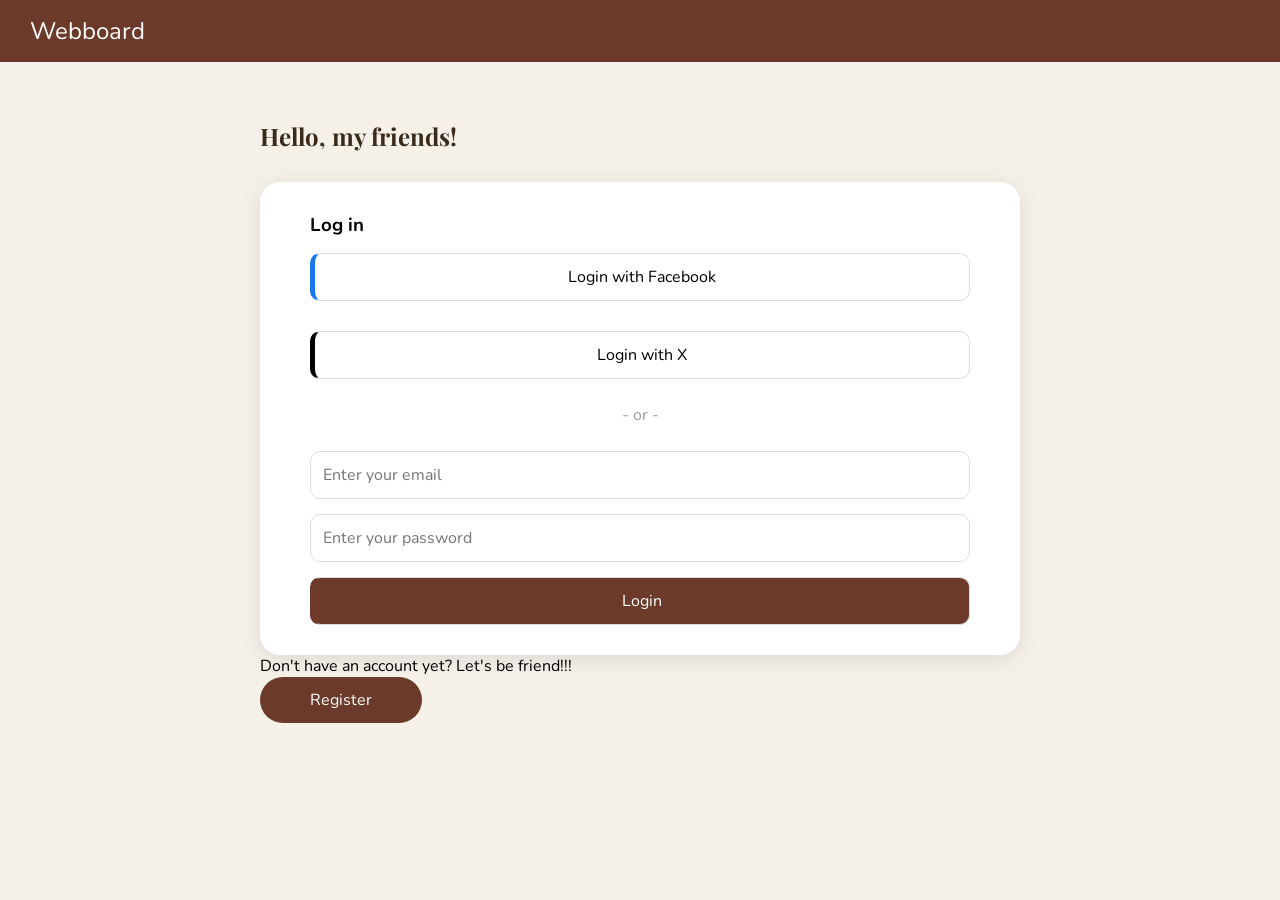
==== login.html @ 1385d14d "fix googlr button" ====
<!DOCTYPE html>
<html>
    <head>
        <title>Login - Webboard</title>
        <link href="https://fonts.googleapis.com/css2?family=Playfair+Display:wght@400;700&family=Nunito:wght@400;600&display=swap" rel="stylesheet">
        <link rel="stylesheet" href="style.css">
        <meta charset="UTF-8">
        <title>Login</title>
        <script src="https://accounts.google.com/gsi/client" async defer></script>
    </head>
    <script>
    function loginWithFacebook(){
        FB.login(function(response){
            if(response.authResponse){
               FB.api('/me', {fields: 'name'}, function(userInfo){
                    alert('Welcome ' + userInfo.name + '!');
                    localStorage.setItem('user', JSON.stringify(userInfo));
                    localStorage.setItem('userName', userInfo.name);
                    localStorage.setItem('loggedIn', '1');
                    window.location.href = 'index.html';

                    //Check if user has set username before
                    const hasUsername =
                localStorage.getItem('customUsername');
                    if (hasUsername) {
                        window.location.href = 'index.html';
                    } else {
                        window.location.href = 'register-step2.html?method=facebook&name=' + userInfo.name; 
                    }
               })
            } else {
               alert('Login cancelled.');
            }
        }, {scope: 'public_profile'});
    }
    </script>
    <script>
    function loginWithGoogle(){
        google.accounts.id.disableAutoSelect();
        google.accounts.id.initialize({
            client_id: '492222516321-5mlcb3bjf5kd75iqt6cep3g4e9fpdbsq.apps.googleusercontent.com',
            callback: handleGoogleResponse,
            auto_select: false
        });

        google.accounts.id.renderButton(
            document.getElementById('google-login-btn'),
            { theme: 'outline', size: 'large' }
        );
    }

    function handleGoogleResponse(response){
        console.log('Google response received!', response);
        // Decode the JWT token to get user info
        const payload = JSON.parse(atob(response.credential.split('.')[1]));
        const userName = payload.name;
        const userAvatar = payload.picture;

        // Save to localStorage (same pattern as Facebook login)
        localStorage.setItem('loggedIn', 'true');
        localStorage.setItem('userName', userName);
        localStorage.setItem('userAvatar', userAvatar);
        localStorage.setItem('loginMethod', 'google');     
        
        window.location.href = 'index.html';
    };

    </script>
    <body>
        <header>
            <a href="index.html" class="brand">Webboard</a>
        </header>

        <main class="login-page">
            <h2>Hello, my friends!</h2>

            <!-- use the existing .login-box style instead of duplicating the login-page class -->
            <div class="login-box">
                <h3>Log in</h3>
                <button class="social-btn facebook" onclick="loginWithFacebook()">Login with Facebook</button>
                <script async defer crossorigin="anonymous"
                    src="https://connect.facebook.net/en_US/sdk.js"></script>
                <script>
                window.fbAsyncInit=function() {
                    FB.init({
                        appId: '1669271767766961',
                        cookie: true,
                        xfbml: true,
                        version: 'v19.0'
                    });
                }
                </script>
                <div id="google-login-btn"></div>
                <button class="social-btn X" onclick="showLoginPopup('X')">Login with X</button>

                <div class="divider">- or -</div>
                
                <input type="email" id="loginEmail" placeholder="Enter your email" class="login-input">
                <input type="password" id="loginPassword" placeholder="Enter your password" class="login-input">
                <button class="social-btn email-btn" onclick="loginWithEmail()">Login</button>
            </div>

            <p>Don't have an account yet? Let's be friend!!!</p>
            <a href="register.html"><button class="register-btn">Register</button></a>
        </main>

        <!-- Modal popup for social login -->
        <div id="loginModal" class="modal" style="display:none;">
            <div class="modal-content">
                <span class="close" onclick="closeLoginPopup()">&times;</span>
                <h2 id="modalTitle">Login</h2>
                <p id="modalMsg">Redirecting to platform login...</p>
                <button class="register-btn" onclick="completeLogin()">Continue</button>
            </div>
        </div>

        <script>
            function showLoginPopup(platform){
                document.getElementById('modalTitle').textContent = 'Login with ' + platform;
                document.getElementById('modalMsg').textContent = 'You will be redirected to ' + platform + ' to log in. After authentication, you will return to Webboard.';
                document.getElementById('loginModal').style.display = 'flex';
                window.loginPlatform = platform;
            }

            function closeLoginPopup(){
                document.getElementById('loginModal').style.display = 'none';
            }

            function completeLogin(){
                // Mark logged-in state and notify parent (if embedded)
                try{ localStorage.setItem('loggedIn','1'); }catch(e){}
                if(window.parent && window.parent !== window){
                    window.parent.postMessage({type:'login-success'}, '*');
                }
                alert('Welcome back! You have successfully logged in with ' + window.loginPlatform);
                closeLoginPopup();
                location.href = 'index.html';
            }

            function loginWithEmail(){
                const email = document.getElementById('loginEmail').value.trim();
                const pwd = document.getElementById('loginPassword').value;
                if(!email || !pwd){ alert('Please enter both email and password'); return; }
                try{ localStorage.setItem('loggedIn','1'); }catch(e){}
                if(window.parent && window.parent !== window){
                    window.parent.postMessage({type:'login-success'}, '*');
                }
                alert('Welcome back! You have successfully logged in.');
                location.href = 'index.html';
            }
        </script>

        <script>
            window.addEventListener('load', loginWithGoogle);
        </script>
    </body>
</html>
---- style.css ----
*{
    margin: 0;
    padding: 0;
    box-sizing: border-box;
}

body{
    font-family: 'Nunito', sans-serif;
    background: #f5f0e8;
}

h1, h2 {
    font-family: 'Playfair Display', serif;
}

header{
    background: #6B3A2A;
    padding: 15px 30px;
    display: flex;
    align-items: center;
    justify-content: space-between;
    /* keep the header visible at all times */
    position: fixed;
    top: 0;
    left: 0;
    width: 100%;
    z-index: 1000;
}

header h1{
    color: #fff;
    font-size: 24px;
}
header .brand{
    color: #fff;
    font-size: 24px;
    text-decoration: none;
}

nav a{
    color: #fff;
    text-decoration: none;
    margin-left: 15px;
    font-family: 'Nunito', sans-serif;
}

button{
    cursor: pointer;
    font-family: 'Nunito', sans-serif;
}
main {
    max-width: 800px;
    /* remove huge top margin that was pushing content off screen */
    margin: 0 auto;
    /* add top padding so content isn’t hidden behind the fixed header */
    padding: 120px 20px 20px;
}

h2 {
    margin-bottom: 30px;
    color: #3a2a1a;
}

.login-form {
    display: flex;
    flex-direction: column;
    align-items: center;
    justify-content: center;
    min-height: 80vh;
    gap: 20px;
}
.login-box {
    background: #fff;
    padding: 30px 50px;
    border-radius: 20px;
    display: flex;
    flex-direction: column;
    gap: 15px;
    box-shadow: 0 4px 20px rgba(0, 0, 0, 0.1);
    min-width: 35%;
}

.social-btn {
    padding: 12px;
    border-radius: 10px;
    border: 1px solid #ddd;
    background: white;
    font-family: 'Nunito', sans-serif;
    font-size: 16px;
    cursor: pointer;
    width: 100%;
}

.facebook { border-left: 5px solid #1877F2;}
.google { border-left: 5px solid #EA4335;}
.X { border-left: 5px solid black;}

.login-input {
    padding: 12px;
    border-radius: 10px;
    border: 1px solid #ddd;
    font-family: 'Nunito', sans-serif;
    font-size: 16px;
    width: 100%;
}

.email-btn {
    border-left: 5px solid #6B3A2A;
    background-color: #6B3A2A;
    color: white;
}

.divider {
    text-align: center;
    color: #999;
    margin: 10px 0;
}

.register-btn {
    background-color: #6B3A2A;
    color: #fff;
    border: none;
    padding: 12px 50px;
    border-radius: 25px;
    font-family: 'Nunito', sans-serif;
    font-size: 16px;
    cursor: pointer;
}

/* Modal popup styles */
.modal {
    display: none;
    position: fixed;
    z-index: 2000;
    left: 0;
    top: 0;
    width: 100%;
    height: 100%;
    background-color: rgba(0, 0, 0, 0.4);
    align-items: center;
    justify-content: center;
}

.modal-content {
    background-color: #fff;
    padding: 30px 40px;
    border-radius: 15px;
    box-shadow: 0 4px 20px rgba(0, 0, 0, 0.2);
    max-width: 400px;
    text-align: center;
    position: relative;
}

.modal-content h2 {
    color: #3a2a1a;
    margin-bottom: 15px;
}

.modal-content p {
    color: #666;
    margin-bottom: 20px;
    font-size: 14px;
}

.close {
    position: absolute;
    right: 15px;
    top: 10px;
    font-size: 28px;
    font-weight: bold;
    color: #999;
    cursor: pointer;
}

.close:hover {
    color: #333;
}
.post-create {
    max-width: 900px;
    margin: 30px auto;
    padding: 0 20px;
}

.post-create h3 {
    color: #3a2a1a;
    margin-bottom: 15px;
}

.post-input-row {
    display: flex;
    gap: 10px;
    align-items: center;
}

.post-input-wrapper {
    position: relative;
    flex: 1;
    display: flex;
    align-items: center;
}

/* material symbol default styling */
.material-symbols-outlined {
  font-variation-settings:
  'FILL' 0,
  'wght' 400,
  'GRAD' 0,
  'opsz' 24;
}

.post-input {
    width: 100%;
    padding: 15px 56px 15px 20px; /* room for inside attach button */
    border-radius: 25px;
    border: 2px solid #6B3A2A;
    font-family: 'Nunito', sans-serif;
    font-size: 16px;
    outline: none;
}

.material-symbols-outlined {
  font-variation-settings:
  'FILL' 0,
  'wght' 400,
  'GRAD' 0,
  'opsz' 24
}

/* attach icon inside input */
.attach-btn{
        position:absolute;
        right:8px;
        top:50%;
        transform:translateY(-50%);
        width:38px;
        height:38px;
        border-radius:50%;
        border:none;
        background:transparent;
        display:inline-flex;
        align-items:center;
        justify-content:center;
        color:#6B3A2A;
        cursor:pointer;
}
.attach-btn .material-symbols-outlined{ font-size:20px }

.category-select {
    padding: 12px 15px;
    border-radius: 10px;
    border: 2px solid #6B3A2A;
    font-family: 'Nunito', sans-serif;
    font-size: 14px;
    background: white;
    color: #6B3A2A;
    cursor: pointer;
}

.file-list span{ display:inline-block }

.submit-btn {
    padding: 15px 25px;
    background: none;
    border: 2px solid #6B3A2A;
    border-radius: 10px;
    color: #6B3A2A;
    font-family: 'Nunito', sans-serif;
    font-size: 16px;
    cursor: pointer;
    white-space: nowrap;
}

/* Prominent Post button style */
.post-btn{
    display:inline-flex;
    align-items:center;
    gap:8px;
    padding:14px 22px;
    background:#5A2E28; /* dark red-brown */
    color:#fff;
    border: none;
    border-radius:12px;
    font-size:18px;
    font-weight:700;
    box-shadow: 0 6px 18px rgba(90,46,40,0.25);
}
.post-btn .material-symbols-outlined{
    font-variation-settings: 'wght' 600;
    transform: translateY(1px);
    font-size:20px;
}
.post-btn:hover{ filter:brightness(0.95); }

/* auth button in header: same color/shape as .post-btn but keep compact size */
#authBtn{
    background:#5A2E28; /* same dark red-brown */
    color:#fff;
    border:none;
    border-radius:12px;
    font-weight:700;
    box-shadow: 0 4px 10px rgba(90,46,40,0.18);
    padding:8px 12px; /* small size to keep fitting in header */
    font-size:14px;
    display:inline-flex;
    align-items:center;
    gap:6px;
}
#authBtn:hover{ filter:brightness(0.95); }

.trending-box {
    max-width: 900px;
    margin: 20px auto;
    padding: 25px 30px;
    background: #fff;
    border-radius: 15px;
    box-shadow: 0 4px 20px rgba(0, 0, 0, 0.1);
}
.trending-box h3 {
    color: #6B3A2A;
    margin-bottom: 20px;
}

.trending-List {
    List-style: none;
    padding: 0;
    counter-reset: trending;
}

.trending-List li {
   counter-increment: trending;
   display: flex;
   flex-direction: column;
   padding: 12px 0;
    border-bottom: 1px solid #f0e8e0;
}

.trending-List li:before {
    content: counter(trending);
    font-size: 24px;
    font-weight: bold;
    color: #ddd;
    font-family: 'Playfair Display', serif;
}

.trend-title {
    font-weight: 600;
    color: #3a2a1a;
    margin: 5px 0;
}

.trend-meta {
    font-size: 12px;
    color: #999;
}   

.category-header {
    max-width: 900px;
    margin: 30px auto 10px;
    padding: 0 20px;
}

.category-header h2 {
    font-size: 28px;
    color: #6B3A2A;
}

.category-header p {
    color: #999;
    font-size: 14px;
}

.posts-list {
    max-width: 900px;
    margin: 20px auto;
    padding: 0 20px;
    display: flex;
    flex-direction: column;
    gap: 15px;
}

.reddit-post {
    background: #fff;
    padding: 20px;
    border-radius: 15px;
    box-shadow: 0 2px 10px rgba(0, 0, 0, 0.8);
}

.reddit-post-header {
    display: flex;
    align-items: center;
    gap: 10px;
    margin-bottom: 10px;
}

.reddit-post-text {
    font-size: 16px;
    color: #3a2a1a;
    margin-bottom: 15px;
    line-height: 1.6;
}

.reddit-post-actions {
    display: flex;
    gap: 10px;
}

.reddit-post-actions button {
    padding: 6px 12px;
    border-radius: 20px;
    border: 1px solid #ddd;
    background: none;
    font-size: 13px;
    cursor: pointer;
    color: #666;
}

.reddit-post-actions button:hover {
    background: #f5f0e8;
}

nav a.active {
    font-weight: bold;
    border-bottom: 2px solid #fff;
}
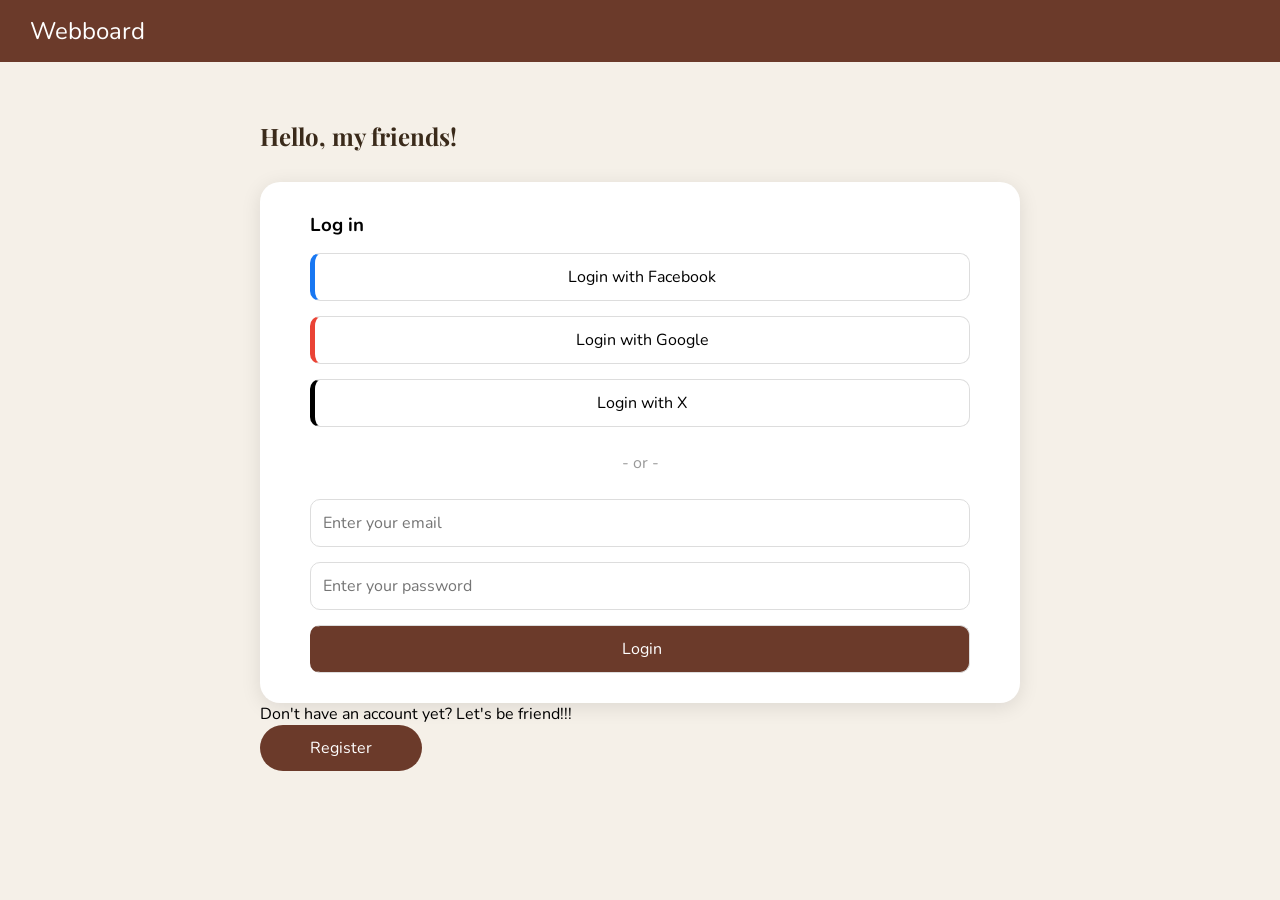
==== commit 319bd483: "fix google buttob" ====
--- a/login.html
+++ b/login.html
@@ -42,6 +42,7 @@
             callback: handleGoogleResponse,
             auto_select: false
         });
+        google.accounts.id.prompt();
 
         google.accounts.id.renderButton(
             document.getElementById('google-login-btn'),
@@ -90,7 +91,7 @@
                     });
                 }
                 </script>
-                <div id="google-login-btn"></div>
+                <button class="social-btn google" onclick=""loginWithGoogle()">Login with Google</button>
                 <button class="social-btn X" onclick="showLoginPopup('X')">Login with X</button>
 
                 <div class="divider">- or -</div>
@@ -150,8 +151,5 @@
             }
         </script>
 
-        <script>
-            window.addEventListener('load', loginWithGoogle);
-        </script>
     </body>
 </html>
